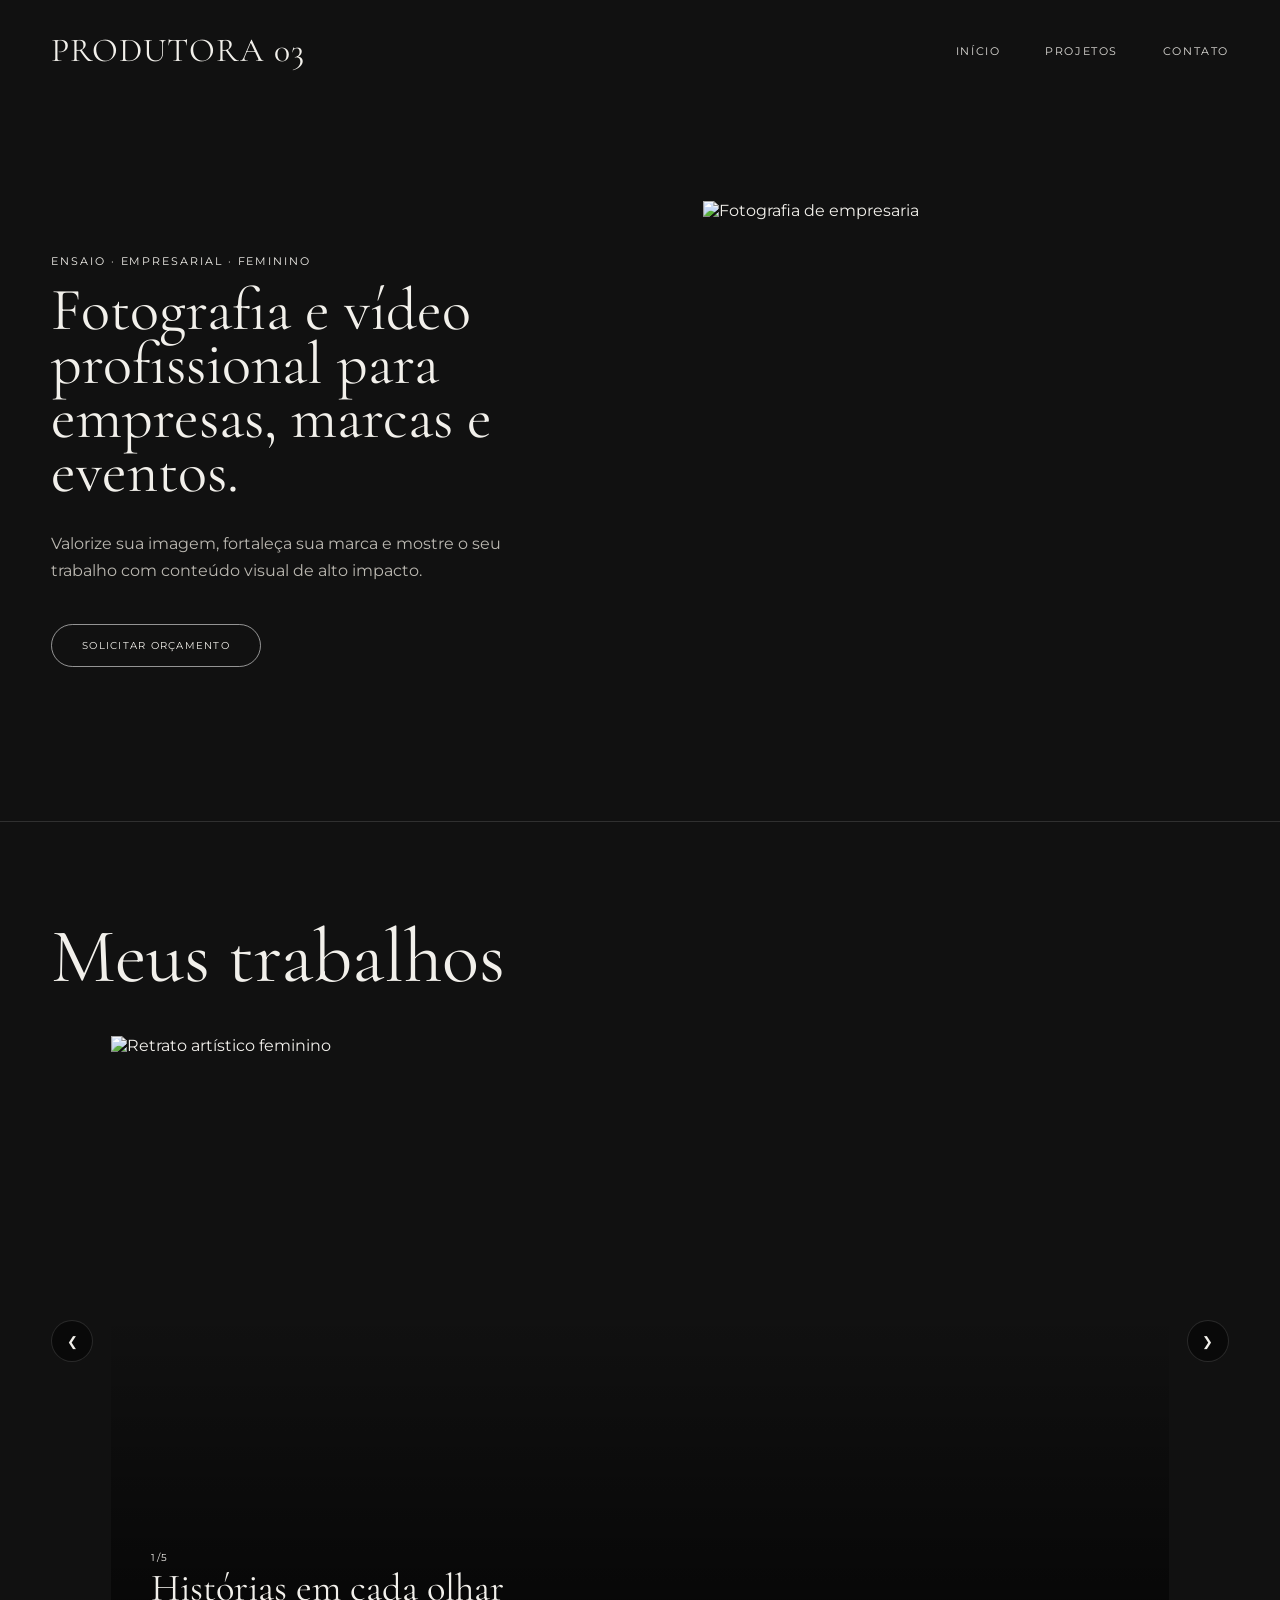
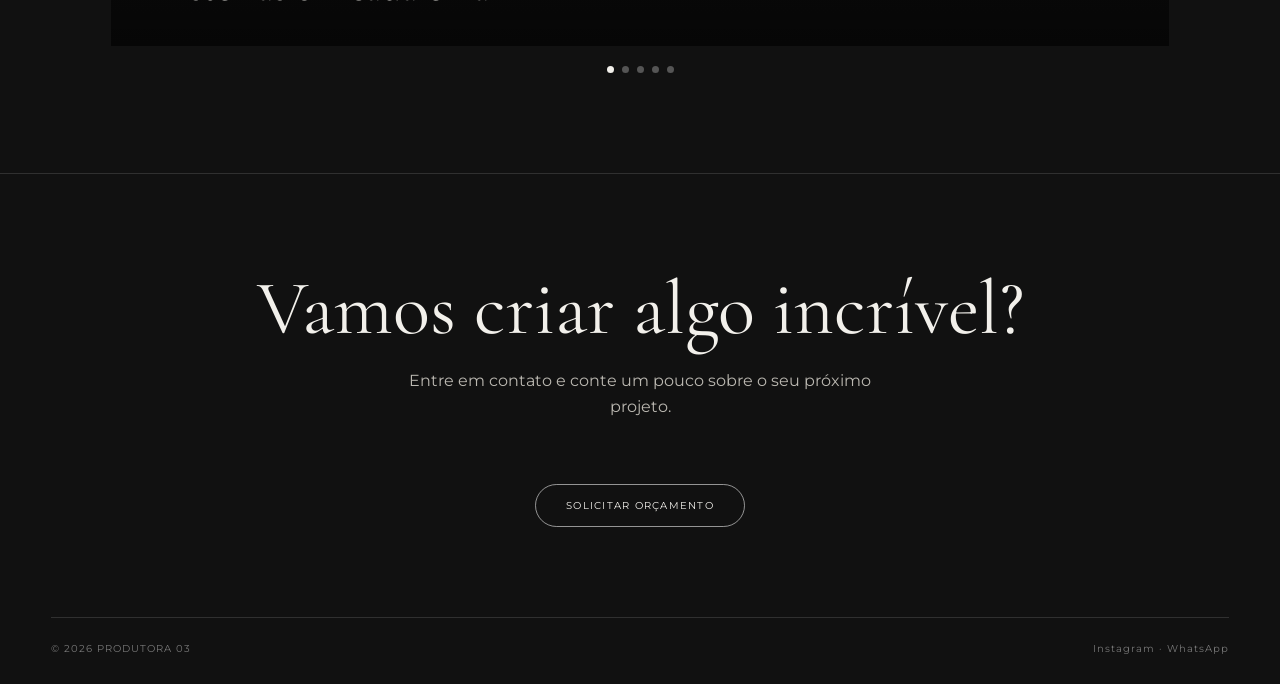
==== drRafaela.html @ f53b4646 "Add files via upload" ====
<!DOCTYPE html>
<html lang="pt-BR">
<head>
  <meta charset="UTF-8" />
  <meta name="viewport" content="width=device-width, initial-scale=1.0" />
  <title>Produtora 03 | Fotografia e Vídeo</title>
  <meta name="description" content="Portfólio profissional de fotografia e vídeo da Produtora 03. Agência especializada em criação de contéudo para empresas e marketing digital." />
  <link rel="preconnect" href="https://fonts.googleapis.com">
  <link rel="preconnect" href="https://fonts.gstatic.com" crossorigin>
  <link href="https://fonts.googleapis.com/css2?family=Cormorant+Garamond:wght@400;500;600&family=Montserrat:wght@300;400;500;600&display=swap" rel="stylesheet">
  <link rel="stylesheet" href="style.css" />
</head>
<body>
  <header class="hero" id="inicio">
	<nav class="navbar">
      <a class="logo" href="#inicio">PRODUTORA 03</a>
      <button class="menu-toggle" aria-label="Abrir menu" aria-expanded="false">
        <span></span><span></span><span></span>
      </button>
      <div class="nav-links">
        <a href="index.html">INÍCIO</a>
        <a href="index.html#projetos">PROJETOS</a>
        <a href="#contato">CONTATO</a>
      </div>
    </nav>

  <main>
    
	<section class="services section-padding">
      <div class="service-copy">
        <p class="eyebrow">ENSAIO · EMPRESARIAL · FEMININO</p>
        <h2>Fotografia e vídeo profissional para empresas, marcas e eventos.</h2>
        <p>Valorize sua imagem, fortaleça sua marca e mostre o seu trabalho com conteúdo visual de alto impacto.</p>
        <a href="https://wa.me/556791381705?text=Ol%C3%A1%2C%20vim%20pelo%20site%20da%20Produtora%2003%20e%20gostaria%20de%20fazer%20um%20or%C3%A7amento" class="outline-button">SOLICITAR ORÇAMENTO</a>
      </div>
      <div class="service-image">
        <img src="source/Dr-Rafaela1.jpg" alt="Fotografia de empresaria">
      </div>
    </section>
	

	

    <section class="work section-padding">
      <h2>Meus trabalhos</h2>

      <div class="work-slider">
        <button class="slider-arrow prev" aria-label="Imagem anterior">&#10094;</button>
        <div class="slider-viewport">
          <div class="slider-track">
            <article class="slide active">
              <img src="source/Dr-Rafaela1.jpg" alt="Retrato artístico feminino">
              <div class="slide-caption"><span>1/5</span><h3>Histórias em cada olhar</h3></div>
            </article>
            <article class="slide">
              <img src="source/Dr-Rafaela2.jpg" alt="Retrato artístico feminino">
              <div class="slide-caption"><span>2/5</span><h3>Momentos que ficam</h3></div>
            </article>
            <article class="slide">
              <img src="source/Dr-Rafaela3.jpg" alt="Retrato artístico feminino">
              <div class="slide-caption"><span>3/5</span><h3>Memórias inesquecíveis</h3></div>
            </article>
			<article class="slide">
              <img src="source/Dr-Rafaela4.jpg" alt="Retrato artístico feminino">
              <div class="slide-caption"><span>4/5</span><h3>Memórias inesquecíveis</h3></div>
            </article>
			<article class="slide">
              <img src="source/Dr-Rafaela5.jpg" alt="Retrato artístico feminino">
              <div class="slide-caption"><span>5/5</span><h3>Memórias inesquecíveis</h3></div>
            </article>
			
			
          </div>
        </div>
        <button class="slider-arrow next" aria-label="Próxima imagem">&#10095;</button>
      </div>
      <div class="slider-dots" aria-label="Navegação do carrossel"></div>
    </section>
	
	
  </main>

  <footer id="contato">
    <h2>Vamos criar algo incrível?</h2>
    <p>Entre em contato e conte um pouco sobre o seu próximo projeto.</p>
    <a href="https://wa.me/556791381705?text=Ol%C3%A1%2C%20vim%20pelo%20site%20da%20Produtora%2003%20e%20gostaria%20de%20fazer%20um%20or%C3%A7amento" class="outline-button">SOLICITAR ORÇAMENTO</a>
    <div class="footer-bottom">
      <span>© 2026 PRODUTORA 03</span>
      <span>Instagram · WhatsApp</span>
    </div>
  </footer>
<div id="photoLightbox"
     style="display:none; position:fixed; inset:0; z-index:999999;
            background:rgba(0,0,0,.96); align-items:center;
            justify-content:center; padding:20px; box-sizing:border-box;">

    <button id="lightboxClose" type="button"
            style="position:absolute; top:10px; right:20px;
                   color:white; background:none; border:0;
                   font-size:44px; cursor:pointer;">
        &times;
    </button>

    <img id="lightboxImage" src="" alt=""
         style="max-width:96vw; max-height:92vh; width:auto;
                height:auto; object-fit:contain;">
</div>



<script>
document.addEventListener("DOMContentLoaded", function () {
    const lightbox = document.getElementById("photoLightbox");
    const lightboxImage = document.getElementById("lightboxImage");
    const closeButton = document.getElementById("lightboxClose");

    // Verifica se os elementos existem
    if (!lightbox || !lightboxImage || !closeButton) {
        console.error("Erro: confira o HTML da visualização ampliada.");
        return;
    }

    // Permite clicar nas fotos do carrossel
    document.querySelectorAll(".slide img").forEach(function (img) {
        img.addEventListener("click", function () {
            lightboxImage.src = img.src;
            lightboxImage.alt = img.alt || "Foto ampliada";

            lightbox.style.setProperty("display", "flex", "important");
            document.body.style.overflow = "hidden";
        });
    });

    function fecharFoto() {
        lightbox.style.setProperty("display", "none", "important");
        lightboxImage.src = "";
        document.body.style.overflow = "";
    }

    closeButton.addEventListener("click", fecharFoto);

    lightbox.addEventListener("click", function (event) {
        if (event.target === lightbox) {
            fecharFoto();
        }
    });

    document.addEventListener("keydown", function (event) {
        if (event.key === "Escape") {
            fecharFoto();
        }
    });

    console.log("Visualização ampliada carregada.");
});
</script>
  <script src="script.js"></script>
</body>
</html>
---- style.css ----
* { box-sizing: border-box; margin: 0; padding: 0; }
:root {
  --bg: #050505;
  --surface: #0b0b0b;
  --text: #f2f0eb;
  --muted: #bbb8b1;
  --line: rgba(255,255,255,.13);
  --serif: "Cormorant Garamond", Georgia, serif;
  --sans: "Montserrat", Arial, sans-serif;
}
html { scroll-behavior: smooth; }
body { background: var(--bg); color: var(--text); font-family: var(--sans); overflow-x: hidden; }
a { color: inherit; text-decoration: none; }
img { width: 100%; height: 100%; object-fit: cover; display: block; }


.hero {
  min-height: 92vh;
  position: relative;
  isolation: isolate;
  overflow: hidden;
  background: #111;
}

.hero-slides {
  position: absolute;
  inset: 0;
  z-index: -1;
}

.hero-slide {
  position: absolute;
  inset: 0;
  background-size: cover;
  background-position: center 35%;
  opacity: 0;
  transition: opacity 1.5s ease-in-out;
}

.hero-slide::after {
  content: "";
  position: absolute;
  inset: 0;
  background: linear-gradient(
    90deg,
    rgba(0,0,0,.56),
    rgba(0,0,0,.08)
  );
}

.hero-slide.active {
  opacity: 1;
}

.navbar {
  width: min(1180px, 92%);
  margin: auto;
  padding: 30px 0;
  display: flex;
  align-items: center;
  justify-content: space-between;
}
.logo { font-family: var(--serif); font-size: clamp(1.4rem, 3vw, 2.1rem); letter-spacing: .03em; }
.nav-links { display: flex; gap: 45px; font-size: .7rem; letter-spacing: .14em; }
.nav-links a { opacity: .9; transition: opacity .25s; }
.nav-links a:hover { opacity: .5; }
.menu-toggle { display: none; background: none; border: 0; }
.hero-content { width: min(1180px, 92%); margin: 15vh auto 0; }
.hero-content p, .eyebrow { font-size: .67rem; letter-spacing: .18em; margin-bottom: 15px; }
.hero h1 { font-family: var(--serif); font-size: clamp(3.7rem, 9vw, 7.5rem); line-height: .8; font-weight: 400; max-width: 700px; }
.hero-button, .outline-button {
  display: inline-block; margin-top: 40px; padding: 14px 30px;
  border: 1px solid rgba(255,255,255,.55); border-radius: 50px;
  font-size: .65rem; letter-spacing: .12em; transition: .3s;
}
.hero-button:hover, .outline-button:hover { background: var(--text); color: #111; }

.section-padding { padding: 100px max(4vw, calc((100vw - 1180px)/2)); border-bottom: 1px solid var(--line); }
h2 { font-family: var(--serif); font-size: clamp(3.2rem, 6vw, 5.6rem); font-weight: 400; line-height: .9; }
.about { display: grid; grid-template-columns: .9fr 1.3fr; align-items: center; gap: 70px; }
.about-text p { max-width: 360px; color: var(--muted); font-size: .9rem; line-height: 1.65; margin-top: 28px; }
.divider { width: 100px; height: 1px; background: var(--line); margin: 30px 0 0; }
.about-image { height: 600px; overflow: hidden;border-radius: 20px; }
.about-image img { transition: transform .6s ease; border-radius: 20px;}
.about-image:hover img { transform: scale(1.04); }

.work h2, .art h2, .projects h2 { margin-bottom: 45px; }
.work-slider, .project-carousel { position: relative; display: flex; align-items: center; gap: 18px; }
.slider-viewport,
.project-viewport {
    overflow: hidden;
    width: 100%;
}

.slider-track {
    display: flex;
    transition: transform .6s cubic-bezier(.2, .8, .2, 1);
}

.slide {
    flex: 0 0 100%;
    min-width: 0;
    height: min(58vw, 610px);
    position: relative;
    overflow: hidden;
}

.slide img {
    display: block;
    width: 100%;
    height: 100%;
    object-fit: cover;
    object-position: center;
    filter: saturate(.88);
}

/* Gradiente para melhorar a leitura das legendas */
.slide::after,
.art-card::after {
    content: "";
    position: absolute;
    inset: 0;
    background: linear-gradient(
        0deg,
        rgba(0, 0, 0, .65),
        transparent 55%
    );
    pointer-events: none;
}

.slide-caption {
    position: absolute;
    left: 40px;
    bottom: 35px;
    z-index: 2;
}

.slide-caption span,
.art-card span,
.project-card span {
    font-size: .63rem;
    letter-spacing: .14em;
}

.slide-caption h3,
.art-card h3 {
    font-family: var(--serif);
    font-size: 2.4rem;
    font-weight: 400;
}

.slider-arrow,
.project-arrow {
    z-index: 5;
    width: 42px;
    height: 42px;
    border-radius: 50%;
    border: 1px solid var(--line);
    color: var(--text);
    background: rgba(0, 0, 0, .45);
    cursor: pointer;
    flex: 0 0 auto;
    transition: .25s;
}

/* Ajustes para telas menores */
@media (max-width: 760px) {
    .slide {
        height: 70vh;
        min-height: 350px;
        max-height: 600px;
    }

    .slide-caption {
        left: 20px;
        bottom: 24px;
    }

    .slide-caption h3 {
        font-size: 1.8rem;
    }
}
.slider-arrow, .project-arrow {
  z-index: 5; width: 42px; height: 42px; border-radius: 50%;
  border: 1px solid var(--line); color: var(--text); background: rgba(0,0,0,.45);
  cursor: pointer; flex: 0 0 auto; transition:.25s;
}
.slider-arrow:hover, .project-arrow:hover { background: var(--text); color:#111; }
.slider-dots { display:flex; justify-content:center; gap:8px; margin-top:20px; }
.dot { width:7px; height:7px; border-radius:50%; border:0; background:#555; cursor:pointer; }
.dot.active { background:var(--text); }

.art-grid { display:grid; grid-template-columns:1.4fr 1fr 1fr; gap:18px; }
.art-card { height:420px; position:relative; overflow:hidden; }
.art-card.large { grid-row: span 1; }
.art-card div { position:absolute; left:24px; bottom:22px; z-index:2; }
.art-card h3 { margin-top:6px; font-size:1.9rem; }
.art-card img { transition: transform .6s; }
.art-card:hover img { transform:scale(1.05); }

.services { display:grid; grid-template-columns:1.05fr .95fr; gap:70px; align-items:center; }
.service-copy h2 { font-size:clamp(2.5rem, 4.7vw, 4.8rem); max-width:680px; }
.service-copy > p:not(.eyebrow) { color:var(--muted); max-width:510px; line-height:1.7; margin-top:30px; }
.service-image { height:520px; }



.service-video {
  overflow: hidden;
  border-radius: 20px;
  height: 500px;
}

.service-video video {
  display: block;
  width: 100%;
  height: 100%;
  object-fit: cover;
  object-position: center;
}


.video-container {
  position: relative;
  overflow: hidden;
  border-radius: 20px;
}

.video-container video {
  display: block;
  width: 100%;
  height: 100%;
  object-fit: cover;
}

.video-sound-button {
  position: absolute;
  right: 16px;
  bottom: 16px;
  z-index: 2;

  display: flex;
  align-items: center;
  gap: 8px;

  padding: 12px 16px;
  border: 1px solid rgba(255,255,255,.4);
  border-radius: 30px;

  background: rgba(0,0,0,.65);
  color: #fff;
  font: inherit;
  font-size: 13px;

  cursor: pointer;
  backdrop-filter: blur(8px);
  transition: background .3s ease;
}

.video-sound-button:hover {
  background: rgba(0,0,0,.9);
}

.video-sound-button:focus-visible {
  outline: 2px solid #fff;
  outline-offset: 3px;
}





.project-track { display:flex; gap:22px; transition:transform .55s cubic-bezier(.2,.8,.2,1); }
.project-card { flex:0 0 calc((100% - 44px)/3); position:relative; height:330px; overflow:hidden; border-radius: 12px;}
.project-card img { transition:transform .5s; }
.project-card:hover img { transform:scale(1.06); }
.project-card span { position:absolute; left:0; right:0; bottom:0; padding:18px; background:linear-gradient(0deg, rgba(0,0,0,.8), transparent); z-index:1; text-align:center; }

footer { padding:100px max(4vw, calc((100vw - 1180px)/2)) 30px; text-align:center; }
footer h2 { font-size:clamp(3rem, 6vw, 5rem); }
footer p { color:var(--muted); margin:25px auto; max-width:500px; line-height:1.6; }
.footer-mail { display:inline-block; font-family:var(--serif); font-size:2rem; border-bottom:1px solid var(--text); padding-bottom:6px; }
.footer-bottom { border-top:1px solid var(--line); margin-top:90px; padding-top:24px; display:flex; justify-content:space-between; color:#777; font-size:.62rem; letter-spacing:.1em; }

@media (max-width: 760px) {
  .navbar { padding:22px 0; }
  .menu-toggle { display:flex; flex-direction:column; gap:5px; }
  .menu-toggle span { width:25px; height:1px; background:#fff; }
  .nav-links { position:absolute; top:70px; left:0; right:0; padding:25px; background:#050505; display:none; flex-direction:column; gap:22px; text-align:center; z-index:10; }
  .nav-links.open { display:flex; }
  .hero { min-height:720px; background-position:60% center; }
  .hero-content { margin-top:27vh; }
  .section-padding { padding-top:70px; padding-bottom:70px; }
  .about, .services { grid-template-columns:1fr; gap:35px; }
  .about-image, .service-image { height:390px; }
  .work-slider, .project-carousel { gap:8px; }
  .slider-arrow, .project-arrow { width:36px; height:36px; }
  .slide { height:440px; }
  .slide-caption { left:22px; bottom:22px; }
  .art-grid { grid-template-columns:1fr; }
  .art-card { height:360px; }
  .project-card { flex-basis:100%; height:400px; }
  .footer-bottom { flex-direction:column; gap:14px; }
}




/* Cursor indica que a foto pode ser ampliada */
.slide img {
    cursor: zoom-in;
}

/* Fundo escuro da visualização */
.photo-lightbox {
    display: none;
    position: fixed;
    inset: 0;
    z-index: 99999;
    width: 100%;
    height: 100%;
    padding: 50px 20px 20px;
    background: rgba(0, 0, 0, 0.96);
    align-items: center;
    justify-content: center;
    box-sizing: border-box;
}

/* Abre a visualização */
.photo-lightbox.open {
    display: flex;
}

/* Foto inteira, sem cortes nem distorções */
.photo-lightbox img {
    display: block;
    width: auto;
    height: auto;
    max-width: 96vw;
    max-height: 92vh;
    object-fit: contain;
    object-position: center;
    filter: none;
    border-radius: 2px;
    cursor: default;
}

/* Botão de fechar */
.lightbox-close {
    position: absolute;
    top: 12px;
    right: 24px;
    z-index: 2;
    border: none;
    background: transparent;
    color: white;
    font-size: 44px;
    line-height: 1;
    cursor: pointer;
    padding: 5px 12px;
}

.lightbox-close:hover {
    color: #ccc;
}

/* Evita rolagem da página enquanto a foto está aberta */
body.lightbox-open {
    overflow: hidden;
}

/* Ajustes para celular */
@media (max-width: 600px) {
    .photo-lightbox {
        padding: 55px 8px 12px;
    }

    .photo-lightbox img {
        max-width: 98vw;
        max-height: 88vh;
    }

    .lightbox-close {
        top: 8px;
        right: 12px;
    }
}
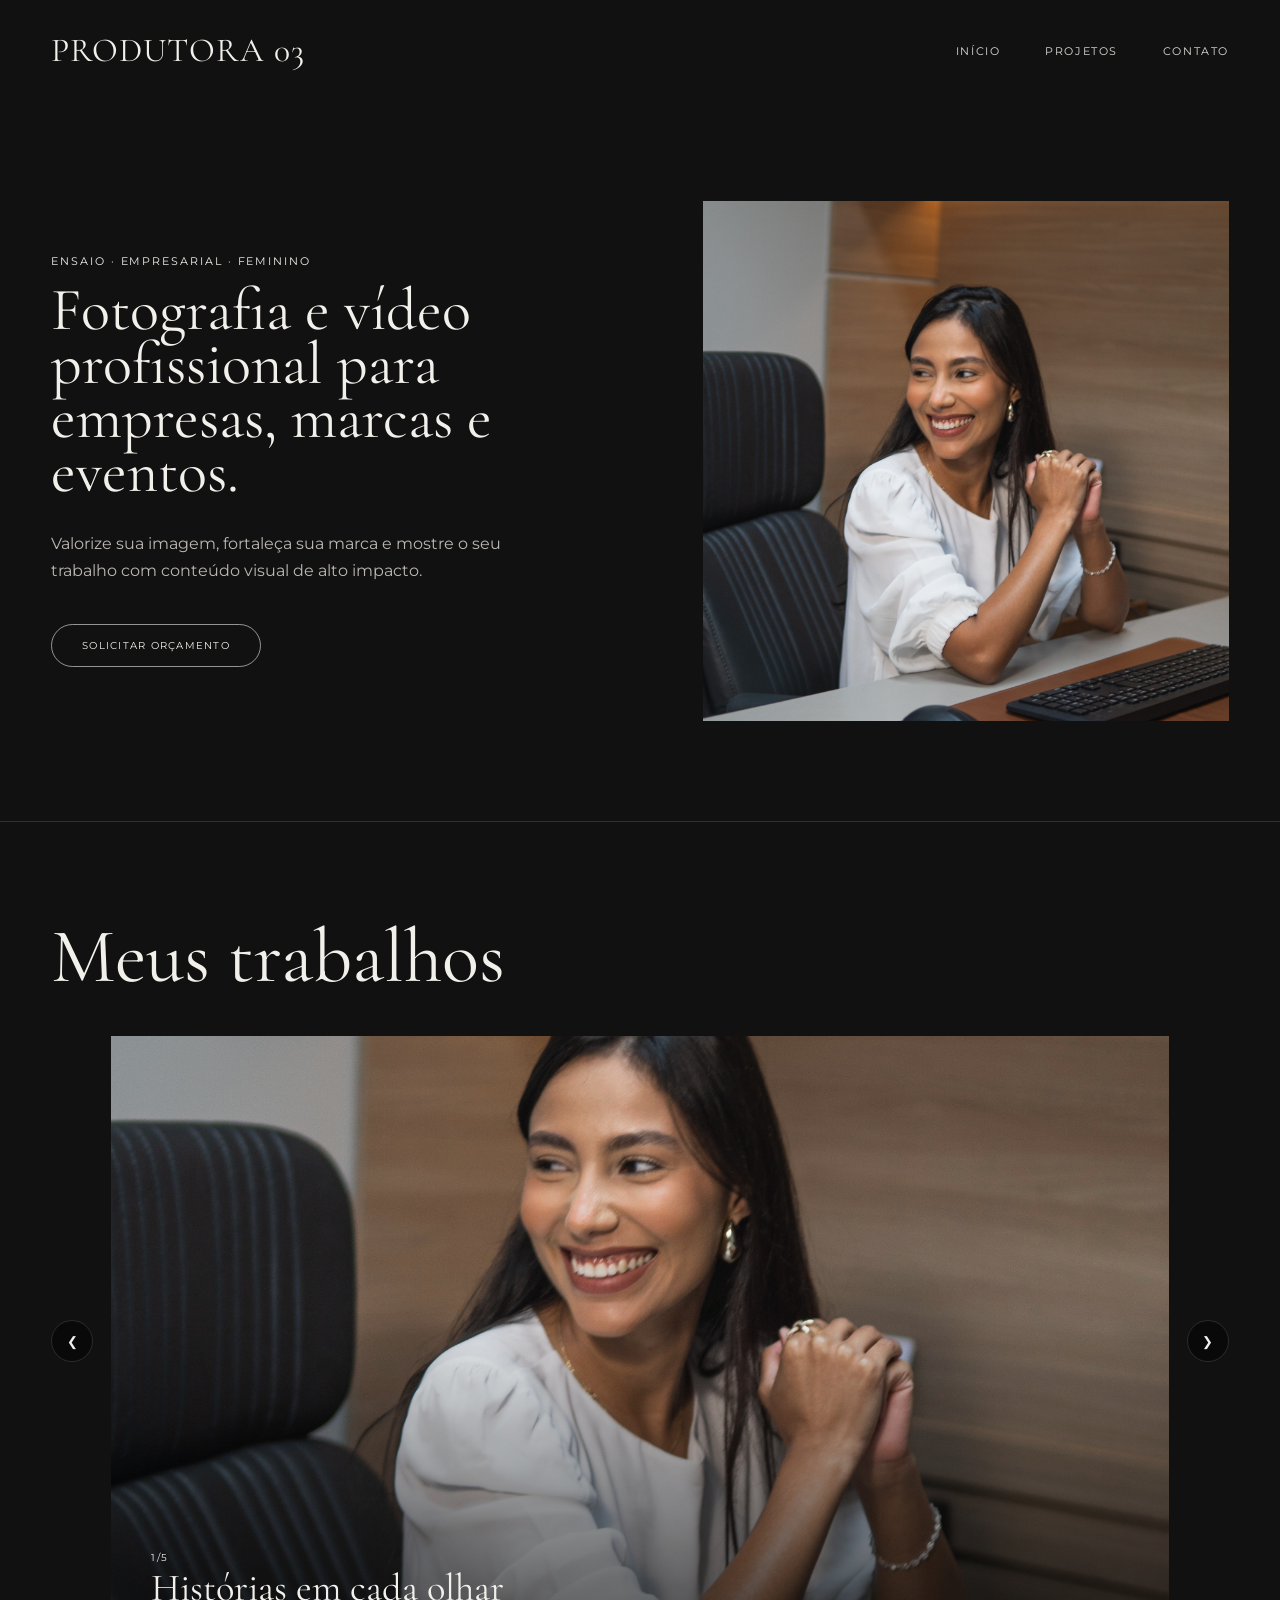
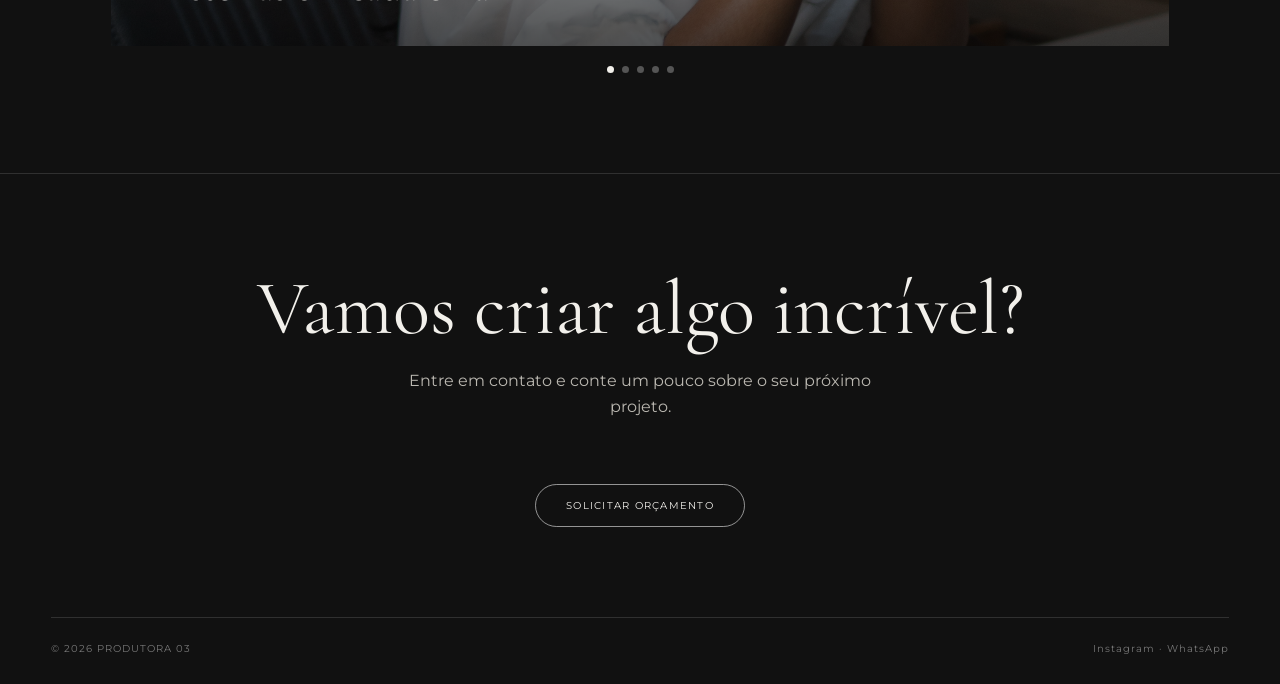
==== commit df1808e0: "Update drRafaela.html" ====
--- a/drRafaela.html
+++ b/drRafaela.html
@@ -34,7 +34,7 @@
         <a href="https://wa.me/556791381705?text=Ol%C3%A1%2C%20vim%20pelo%20site%20da%20Produtora%2003%20e%20gostaria%20de%20fazer%20um%20or%C3%A7amento" class="outline-button">SOLICITAR ORÇAMENTO</a>
       </div>
       <div class="service-image">
-        <img src="source/Dr-Rafaela1.jpg" alt="Fotografia de empresaria">
+        <img src="Rafaela/Dr-Rafaela1.jpg" alt="Fotografia de empresaria">
       </div>
     </section>
 	
@@ -49,23 +49,23 @@
         <div class="slider-viewport">
           <div class="slider-track">
             <article class="slide active">
-              <img src="source/Dr-Rafaela1.jpg" alt="Retrato artístico feminino">
+              <img src="Rafaela/Dr-Rafaela1.jpg" alt="Retrato artístico feminino">
               <div class="slide-caption"><span>1/5</span><h3>Histórias em cada olhar</h3></div>
             </article>
             <article class="slide">
-              <img src="source/Dr-Rafaela2.jpg" alt="Retrato artístico feminino">
+              <img src="Rafaela/Dr-Rafaela2.jpg" alt="Retrato artístico feminino">
               <div class="slide-caption"><span>2/5</span><h3>Momentos que ficam</h3></div>
             </article>
             <article class="slide">
-              <img src="source/Dr-Rafaela3.jpg" alt="Retrato artístico feminino">
+              <img src="Rafaela/Dr-Rafaela3.jpg" alt="Retrato artístico feminino">
               <div class="slide-caption"><span>3/5</span><h3>Memórias inesquecíveis</h3></div>
             </article>
 			<article class="slide">
-              <img src="source/Dr-Rafaela4.jpg" alt="Retrato artístico feminino">
+              <img src="Rafaela/Dr-Rafaela4.jpg" alt="Retrato artístico feminino">
               <div class="slide-caption"><span>4/5</span><h3>Memórias inesquecíveis</h3></div>
             </article>
 			<article class="slide">
-              <img src="source/Dr-Rafaela5.jpg" alt="Retrato artístico feminino">
+              <img src="Rafaela/Dr-Rafaela5.jpg" alt="Retrato artístico feminino">
               <div class="slide-caption"><span>5/5</span><h3>Memórias inesquecíveis</h3></div>
             </article>
 			
@@ -156,4 +156,4 @@
 </script>
   <script src="script.js"></script>
 </body>
-</html>+</html>
